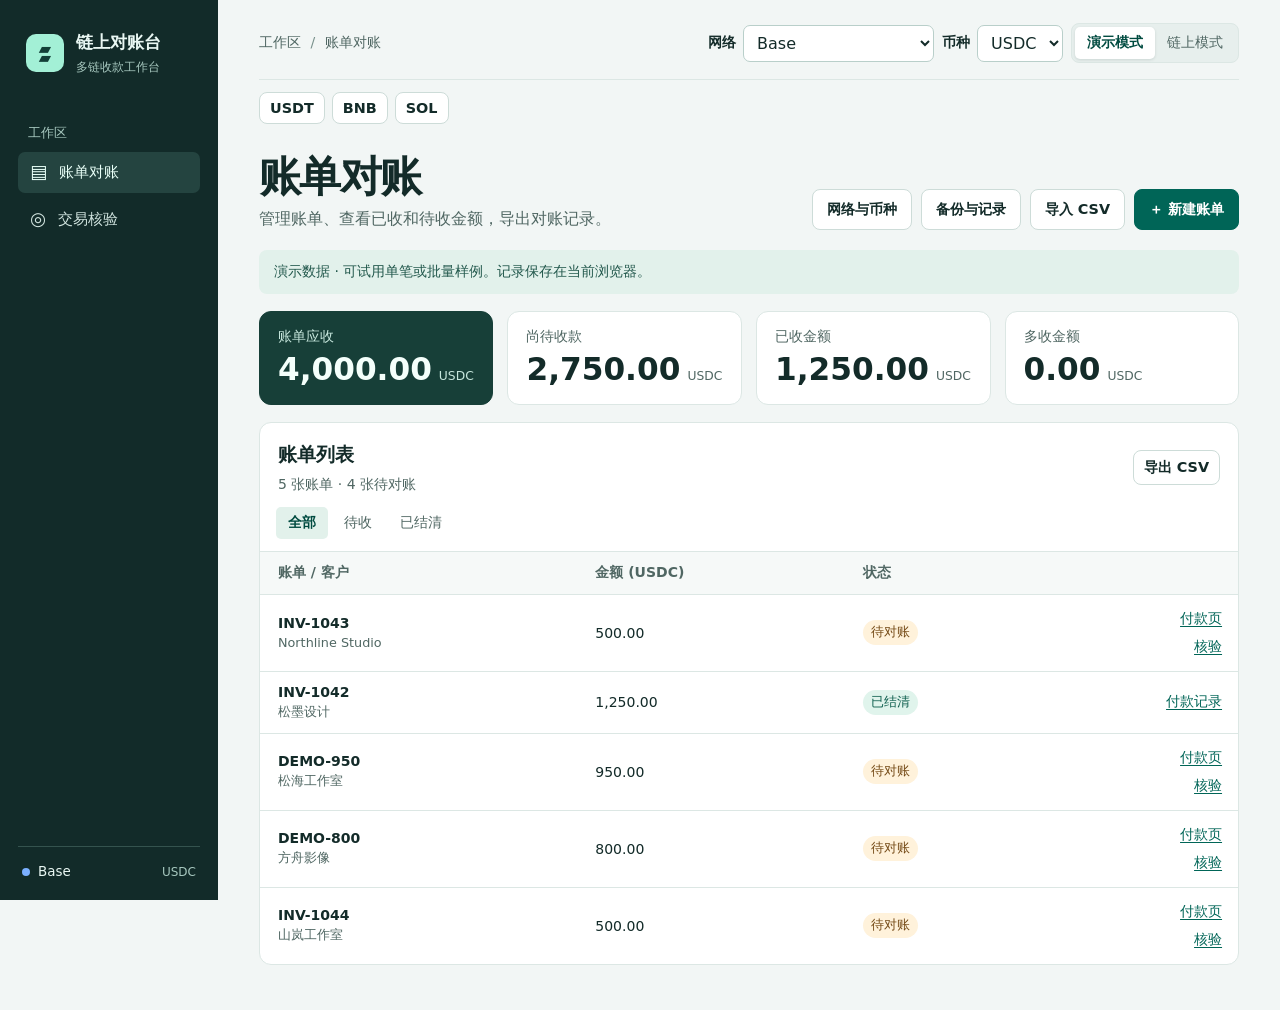
==== index.html @ 3297d104 "Publish Chain Ledger source and donation information" ====
<!doctype html>
<html lang="zh-CN">
<head>
  <meta charset="utf-8">
  <meta name="viewport" content="width=device-width,initial-scale=1">
  <meta name="description" content="核验多链稳定币收款，匹配账单并导出对账记录。">
  <title>链上对账台 1.4 · 多链收款</title>
  <link rel="stylesheet" href="./style.css">
  <script defer src="./ledger.js"></script>
  <script defer src="./backup.js"></script>
  <script defer src="./payment.js"></script>
  <script defer src="./app.js"></script>
</head>
<body>
  <aside class="rail">
    <a class="brand" href="#invoices"><span class="mark" aria-hidden="true">▰<br>▰</span><span>链上对账台<small>多链收款工作台</small></span></a>
    <p class="rail-label">工作区</p>
    <nav aria-label="工作区"><a href="#invoices" aria-current="page"><span aria-hidden="true">▤</span>账单对账</a><a href="#verify"><span aria-hidden="true">◎</span>交易核验</a></nav>
    <div class="rail-footer"><span class="network-dot"></span><span id="rail-network">Base</span><span class="rail-asset asset-symbol">USDC</span></div>
  </aside>
  <main>
    <div class="top">
      <span class="crumb">工作区 <span class="crumb-divider">/</span> <span id="page-crumb">账单对账</span></span>
      <div class="top-controls">
        <div class="network-control"><label for="network-select">网络</label><select id="network-select"></select></div>
        <div class="network-control"><label for="asset-select">币种</label><select id="asset-select"></select></div>
        <div class="switch" role="group" aria-label="工作模式"><button type="button" data-mode="demo" aria-pressed="true">演示模式</button><button type="button" data-mode="live" aria-pressed="false">链上模式</button></div>
      </div>
    </div>
    <div class="asset-shortcuts" role="group" aria-label="常用币种">
      <button type="button" class="button compact" data-network="ethereum" data-asset="0xdac17f958d2ee523a2206206994597c13d831ec7" aria-pressed="false">USDT</button>
      <button type="button" class="button compact" data-network="bsc" data-asset="native" aria-pressed="false">BNB</button>
      <button type="button" class="button compact" data-network="solana" data-asset="native" aria-pressed="false">SOL</button>
    </div>
    <header class="heading">
      <div><h1 id="page-title">账单对账</h1><p id="page-description">管理账单、查看已收和待收金额，导出对账记录。</p></div>
      <div class="heading-actions"><button type="button" id="network-settings" class="button">网络与币种</button><button type="button" id="workspace-settings" class="button">备份与记录</button><button type="button" id="import" class="button">导入 CSV</button><button type="button" id="new" class="button primary">＋ 新建账单</button></div>
    </header>
    <div class="notice" id="mode-info"></div>
    <section class="stats" id="invoice-stats" aria-label="账单概览">
      <div class="stat"><span>账单应收</span><strong id="total">0</strong><small class="asset-symbol">USDC</small></div>
      <div class="stat"><span>尚待收款</span><strong id="open-total">0</strong><small class="asset-symbol">USDC</small></div>
      <div class="stat"><span>已收金额</span><strong id="paid-total">0</strong><small class="asset-symbol">USDC</small></div>
      <div class="stat"><span>多收金额</span><strong id="overpaid-total">0</strong><small class="asset-symbol">USDC</small></div>
    </section>
    <div class="workspace">
      <section class="panel invoices" id="invoice-panel">
        <div class="panel-heading"><div><h2>账单列表</h2><p id="count"></p></div><button type="button" id="export" class="button compact">导出 CSV</button></div>
        <div class="tabs" role="group" aria-label="按状态筛选"><button data-filter="all" aria-pressed="true">全部</button><button data-filter="open" aria-pressed="false">待收</button><button data-filter="paid" aria-pressed="false">已结清</button></div>
        <div class="table-scroll"><table><thead><tr><th>账单 / 客户</th><th>金额 (<span class="asset-symbol">USDC</span>)</th><th>状态</th><th><span class="sr-only">操作</span></th></tr></thead><tbody id="rows"></tbody></table></div>
      </section>
      <section class="panel verify" id="verification-panel" aria-label="交易核验操作" hidden>
        <div class="tabs verification-tabs" role="group" aria-label="收款核验视图">
          <button type="button" data-view="batch" aria-pressed="true">核验交易</button>
          <button type="button" data-view="inbox" aria-pressed="false">待匹配入账 <span id="inbox-count">0</span></button>
          <button type="button" data-view="exceptions" aria-pressed="false">异常 <span id="exceptions-count">0</span></button>
        </div>
        <div id="batch-controls">
          <form id="verify-form">
            <label for="hash" id="hash-label">交易哈希</label>
            <p id="hash-help" class="feedback">粘贴付款凭证，或逐行输入最多 10 个交易哈希。</p>
            <textarea id="hash" rows="3" maxlength="4000" placeholder="0x…" aria-describedby="hash-help" spellcheck="false" autocomplete="off" required></textarea>
            <button id="check" type="submit" class="button primary">核验交易</button>
            <div id="examples" class="examples">
              <button id="example" type="button" class="text-btn">填入并核验样例</button>
              <button id="batch-example" type="button" class="text-btn">试用批量样例</button>
              <button id="split-example" type="button" class="text-btn">试用分笔样例</button>
            </div>
          </form>
          <details class="address-lookup">
            <summary>按收款地址查入账</summary>
            <form id="lookup-form">
              <label for="lookup-address" id="lookup-address-label">Base 收款地址</label>
              <input id="lookup-address" inputmode="text" required maxlength="44" placeholder="0x…" spellcheck="false" autocomplete="off">
              <div id="lookup-range" class="lookup-range">
                <label>起始区块<input id="lookup-start" inputmode="numeric" pattern="[0-9]+" maxlength="16" placeholder="选填"></label>
                <label>结束区块<input id="lookup-end" inputmode="numeric" pattern="[0-9]+" maxlength="16" placeholder="最新最终确认区块"></label>
              </div>
              <p class="feedback lookup-tip">主网每次最多查询 1,000 个最终确认区块。</p>
              <button type="submit" class="button">查询入账</button>
            </form>
          </details>
          <p id="check-status" class="feedback" role="status"></p>
          <ul id="check-failures" class="check-failures"></ul>
        </div>
        <p id="inbox-info" class="feedback" hidden></p>
        <div id="batch-match"></div>
        <div id="transfers"></div>
        <button type="button" id="inbox-more" class="button compact" hidden>显示更多</button>
      </section>
    </div>
    <p id="message" class="message" role="status" hidden></p>
  </main>
  <dialog id="bill-dialog">
    <form id="bill-form">
      <div class="dialog-title"><h2>新建账单</h2><button type="button" class="icon-btn" data-close aria-label="关闭">×</button></div>
      <label>账单号<input name="id" maxlength="40" placeholder="例如 INV-1045" required></label>
      <label>客户<input name="customer" maxlength="80" required></label>
      <label>金额 (<span class="asset-symbol">USDC</span>)<input name="amount" inputmode="decimal" maxlength="335" placeholder="例如 500.00" required></label>
      <label>收款地址<input name="address" maxlength="44" placeholder="0x…" autocomplete="off" spellcheck="false" required></label>
      <p class="feedback" role="status"></p>
      <button class="button primary" type="submit">保存账单</button>
    </form>
  </dialog>
  <dialog id="import-dialog">
    <form id="import-form">
      <div class="dialog-title"><h2>导入账单</h2><button type="button" class="icon-btn" data-close aria-label="关闭">×</button></div>
      <p>使用 UTF-8 CSV 文件，列名为「账单号、客户、金额、收款地址」。</p>
      <button type="button" id="template" class="text-btn">下载 CSV 模板</button>
      <label>CSV 文件<input type="file" accept=".csv,text/csv" name="file" required></label>
      <p class="feedback" role="status"></p>
      <button class="button primary" type="submit">导入账单</button>
    </form>
  </dialog>
  <dialog id="undo-dialog">
    <form id="undo-form">
      <div class="dialog-title"><h2>撤销付款关联</h2><button type="button" class="icon-btn" data-close aria-label="关闭">×</button></div>
      <p id="undo-details"></p>
      <label for="undo-payment">选择要撤销的一笔付款</label>
      <select id="undo-payment" required></select>
      <div id="undo-explorer"></div>
      <p class="feedback" role="status"></p>
      <div class="dialog-actions">
        <button type="button" class="button" data-close autofocus>取消</button>
        <button class="button primary" type="submit">确认撤销</button>
      </div>
    </form>
  </dialog>
  <dialog id="payment-dialog">
    <div class="dialog-title"><h2>分享付款账单</h2><button type="button" class="icon-btn" data-close aria-label="关闭">×</button></div>
    <p id="payment-summary"></p>
    <p>把付款页发给客户。客户付款后可复制凭证发回给你。</p>
    <div class="payment-actions">
      <button class="button primary" type="button" id="download-payment">下载付款页</button>
      <button class="button" type="button" id="copy-payment-link" hidden>复制付款链接</button>
    </div>
    <p class="feedback" id="payment-status" role="status"></p>
  </dialog>
  <dialog id="exception-dialog">
    <form id="exception-form">
      <div class="dialog-title"><h2>记录异常</h2><button type="button" class="icon-btn" data-close aria-label="关闭">×</button></div>
      <p id="exception-details"></p>
      <label>处理说明<input name="reason" required maxlength="160" placeholder="例如：金额不足，等待补款"></label>
      <p class="feedback" role="status"></p>
      <button class="button primary" type="submit">保存异常</button>
    </form>
  </dialog>
  <dialog id="backup-dialog" class="backup-dialog">
    <form id="backup-form">
      <div class="dialog-title"><h2>备份与记录</h2><button type="button" class="icon-btn" data-close aria-label="关闭">×</button></div>
      <button type="button" id="download-backup" class="button">导出链上备份</button>
      <p id="backup-help"></p>
      <label>链上备份文件<input type="file" accept=".json,application/json" name="backup" required></label>
      <button class="button" type="submit">恢复备份</button>
      <p class="feedback" role="status"></p>
    </form>
    <section class="activity-panel">
      <h3 id="activity-title">最近操作</h3>
      <ol id="activity-log"></ol>
    </section>
  </dialog>
  <dialog id="settings-dialog" class="settings-dialog">
    <div class="dialog-title"><h2>网络与币种</h2><button type="button" class="icon-btn" data-close aria-label="关闭">×</button></div>
    <p>自定义配置保存在当前浏览器。查询会发送给所选网络的 RPC 节点。</p>
    <details class="settings-section" open>
      <summary>RPC 节点</summary>
      <form id="custom-node">
        <label>网络<select class="settings-network" name="network" required></select></label>
        <ul id="rpc-nodes"></ul>
        <label>RPC 地址<input name="url" type="url" placeholder="https://…" autocomplete="off" required></label>
        <button type="submit" class="button">验证并添加节点</button>
        <p role="status" class="feedback"></p>
      </form>
    </details>
    <details class="settings-section">
      <summary>添加币种</summary>
      <form id="custom-asset">
        <label>网络<select class="settings-network" name="network" required></select></label>
        <label>币种简称<input name="symbol" maxlength="14" placeholder="例如 USDT" required></label>
        <label>ERC-20 合约地址<input name="address" maxlength="42" placeholder="0x…" spellcheck="false" autocomplete="off" required></label>
        <button type="submit" class="button">验证合约并添加币种</button>
        <p role="status" class="feedback"></p>
      </form>
    </details>
    <details class="settings-section">
      <summary>添加网络</summary>
      <form id="custom-network">
        <label>网络名称<input name="name" maxlength="40" required></label>
        <label>EVM 链 ID<input name="id" inputmode="numeric" pattern="[0-9]+" placeholder="十进制" required></label>
        <label>RPC 地址<input name="rpc" type="url" placeholder="https://…" autocomplete="off" required></label>
        <label>区块链浏览器（选填）<input name="explorer" type="url" placeholder="https://…"></label>
        <button type="submit" class="button">验证链 ID 并添加网络</button>
        <p role="status" class="feedback"></p>
      </form>
    </details>
  </dialog>
</body>
</html>
---- style.css ----
:root {
  color-scheme: light;
  font-family: "Segoe UI", "Microsoft YaHei", system-ui, sans-serif;
  --page: #f2f6f5;
  --surface: #fff;
  --line: #dce7e4;
  --ink: #132b29;
  --subtle: #506763;
  --teal: #006557;
  --teal-dark: #004b40;
}
* { box-sizing: border-box; }
body { margin: 0; color: var(--ink); background: var(--page); }
a { color: var(--teal); }
button, input, select, textarea { font: inherit; }
button { cursor: pointer; }
button:disabled { cursor: wait; opacity: .66; }
:focus-visible { outline: 3px solid #118b79; outline-offset: 3px; }
[hidden] { display: none !important; }
.panel { scroll-margin: 1.5rem; }
.rail { position: fixed; inset: 0 auto 0 0; display: flex; flex-direction: column; width: 218px; padding: 30px 18px 21px; background: #122b29; color: #e9f7f3; }
.brand { display: flex; align-items: center; gap: 12px; padding: 0 8px; color: inherit; text-decoration: none; font-weight: 700; font-size: 1.08rem; }
.brand small { display: block; font-size: .78rem; color: #a6c7be; margin-top: 5px; font-weight: 400; }
.mark { display: grid; align-content: center; width: 38px; height: 38px; border-radius: 10px; background: #a3f0d6; color: #123f37; text-align: center; font-size: 16px; line-height: 9px; }
.rail-label { color: #a6c7be; margin: 48px 0 10px; padding-left: 10px; font-size: .82rem; }
nav { display: grid; gap: 6px; }
nav a { display: flex; align-items: center; gap: 12px; padding: 11px 12px; color: #d0e3de; text-decoration: none; border-radius: 7px; font-size: .91rem; }
nav a:hover, nav a[aria-current="page"] { background: #244440; color: #e8fff7; }
nav a span { font-size: 1.15rem; line-height: 1; }
.rail-footer { display: flex; align-items: center; gap: 8px; border-top: 1px solid #34534e; margin-top: auto; padding: 17px 4px 0; font-size: .84rem; }
.network-dot { width: 8px; height: 8px; border-radius: 50%; background: #7bb0ff; }
.rail-asset { margin-left: auto; color: #a6c7be; font-size: .75rem; }
main { max-width: 1710px; margin-left: 218px; padding: 23px clamp(18px, 3.2vw, 54px) 45px; }
.top, .heading, .panel-heading, .dialog-title { display: flex; align-items: center; justify-content: space-between; gap: 16px; }
.top { padding-bottom: 16px; border-bottom: 1px solid var(--line); }
.top-controls { display: flex; align-items: center; justify-content: end; flex-wrap: wrap; gap: 8px; }
.asset-shortcuts { display: flex; gap: 7px; flex-wrap: wrap; margin-top: 12px; }
.asset-shortcuts .button[aria-pressed="true"] { color: var(--teal-dark); background: #e2f1eb; border-color: #a8d2c6; }
.network-control { display: flex; align-items: center; gap: 7px; white-space: nowrap; }
.network-control select { width: auto; min-width: 112px; padding: 7px 9px; }
#asset-select { min-width: 86px; max-width: 155px; }
.crumb { color: var(--subtle); font-size: .875rem; }
.crumb-divider { color: #78908b; margin: 0 5px; }
.switch { display: flex; padding: 3px; border: 1px solid var(--line); border-radius: 8px; background: #e7efed; white-space: nowrap; }
.switch button, .tabs button { border: 0; background: transparent; color: var(--subtle); padding: 7px 12px; border-radius: 5px; font-size: .875rem; }
.switch button[aria-pressed="true"] { background: var(--surface); color: var(--teal-dark); box-shadow: 0 1px 3px #132b2920; font-weight: 650; }
.heading { margin: 29px 0 20px; align-items: end; flex-wrap: wrap; }
.heading-actions { display: flex; gap: 9px; flex-wrap: wrap; }
h1, h2, p { margin: 0; }
h1 { font-size: clamp(2rem, 4vw, 2.6rem); letter-spacing: -.04em; line-height: 1.15; }
.heading p, .panel-heading p, dialog p { margin-top: 8px; color: var(--subtle); }
.button { border: 1px solid #cddcd8; background: var(--surface); color: var(--ink); border-radius: 8px; padding: 10px 14px; font-size: .9rem; font-weight: 650; white-space: nowrap; }
.button:hover { background: #eaf3f0; }
.primary { background: var(--teal); border-color: var(--teal); color: #fff; }
.primary:hover { background: var(--teal-dark); }
.compact { padding: 7px 10px; }
.notice { background: #e2f1eb; color: #22584c; padding: 11px 15px; border-radius: 8px; font-size: .875rem; line-height: 1.55; }
.stats { display: grid; grid-template-columns: repeat(4, minmax(0, 1fr)); gap: 14px; margin: 17px 0; }
.stat, .panel { border: 1px solid var(--line); border-radius: 12px; background: var(--surface); min-width: 0; }
.stat { padding: 16px 18px; min-height: 94px; }
.stat:first-child { background: #173f38; border-color: #173f38; color: #f4fffb; }
.stat span { display: block; color: var(--subtle); font-size: .875rem; margin-bottom: 5px; }
.stat small { color: var(--subtle); font-size: .77rem; margin-left: 7px; }
.stat:first-child span, .stat:first-child small { color: #c6e6dc; }
.stat strong { font-size: clamp(1.22rem, 3vw, 1.95rem); font-weight: 680; font-variant-numeric: tabular-nums; overflow-wrap: anywhere; }
.workspace { margin-top: 16px; }
.verify { max-width: 850px; }
.panel-heading { padding: 19px 18px 13px; }
.panel-heading p { font-size: .875rem; }
h2 { font-size: 1.18rem; }
.tabs { display: flex; flex-wrap: wrap; gap: 4px; padding: 0 16px 12px; }
.tabs button[aria-pressed="true"] { color: var(--teal-dark); background: #e2f1eb; font-weight: 650; }
.table-scroll { overflow-x: auto; }
table { width: 100%; border-collapse: collapse; text-align: left; font-size: .875rem; min-width: 370px; }
th, td { border-top: 1px solid var(--line); padding: 12px 9px; }
th:first-child, td:first-child { padding-left: 18px; }
th { font-weight: 600; color: var(--subtle); background: #f6f9f8; }
td strong, td small { display: block; overflow-wrap: anywhere; }
td small { color: var(--subtle); margin-top: 4px; font-size: .8rem; }
td:nth-child(2) { font-variant-numeric: tabular-nums; overflow-wrap: anywhere; }
td:last-child { padding-right: 16px; text-align: right; }
.row-actions { display: grid; justify-items: end; gap: 4px; white-space: nowrap; }
.empty { padding: 24px 18px; color: var(--subtle); text-align: center !important; }
.badge { display: inline-block; white-space: nowrap; border-radius: 20px; color: #754b17; background: #fff2db; padding: 4px 8px; font-size: .8rem; }
.paid { color: #0d5e4d; background: #e0f4ec; }
.badge.overpaid { color: #714b12; background: #fff0d6; }
.verify form, #transfers, .verify .feedback { margin: 0 18px 15px; }
.verify form { display: grid; gap: 9px; }
.verify #hash-help { margin: 0; }
.verification-tabs { border-bottom: 1px solid var(--line); margin-bottom: 14px; padding-top: 12px; }
.verification-tabs span { padding-left: 3px; font-variant-numeric: tabular-nums; }
#inbox-more { margin: 0 18px 16px; }
input, select, textarea { width: 100%; min-width: 0; padding: 9px 10px; border: 1px solid #b9cfca; border-radius: 7px; background: white; color: var(--ink); }
input::placeholder, textarea::placeholder { color: #607772; }
textarea { resize: vertical; min-height: 4.8rem; }
input[name="address"], #hash, .token-details { font-family: ui-monospace, Consolas, monospace; font-size: .875rem; }
label { display: block; font-size: .875rem; font-weight: 650; }
label input { display: block; margin-top: 5px; font-weight: 400; }
.text-btn { background: transparent; color: var(--teal); border: none; font-size: .875rem; text-decoration: underline; text-underline-offset: 3px; padding: 3px 0; width: fit-content; }
.text-btn:hover, a:hover { color: #087a63; }
.feedback { color: #26564e; font-size: .875rem; line-height: 1.55; overflow-wrap: anywhere; }
.feedback:empty, #transfers:empty, #check-failures:empty, #batch-match:empty { display: none; }
.feedback.error { color: #a12f2c; }
.transfer { border-top: 1px solid var(--line); padding: 14px 0 0; margin-top: 14px; display: grid; gap: 8px; }
.verify .transfer form, .verify .transfer .feedback, #batch-match .feedback { margin: 0; }
.token-details { color: var(--subtle); overflow-wrap: anywhere; }
.examples { display: flex; flex-wrap: wrap; gap: 8px 15px; }
.address-lookup { margin: 0 18px 14px; padding-top: 12px; border-top: 1px solid var(--line); }
.address-lookup summary { cursor: pointer; color: var(--teal-dark); font-size: .9rem; font-weight: 650; }
.verify .address-lookup form { margin: 10px 0 0; }
.verify .lookup-tip { margin: 0; }
.lookup-range { display: grid; grid-template-columns: repeat(2, minmax(0, 1fr)); gap: 8px; }
.exception-note { padding: 7px 9px; background: #fff3e7; border-radius: 6px; color: #70481b; }
.check-failures, #batch-match { margin: 0 18px 15px; padding: 12px; border-radius: 8px; overflow-wrap: anywhere; }
.check-failures { list-style: none; background: #fff3e7; color: #70481b; font-size: .875rem; }
.check-failures li + li { margin-top: 10px; }
.check-failures code { display: block; margin-bottom: 4px; }
#batch-match { background: #e9f5ef; border: 1px solid #cce6da; }
#batch-match h3 { margin: 0 0 6px; font-size: 1rem; }
#batch-match ul { padding-left: 20px; margin: 9px 0 12px; font-size: .875rem; }
#batch-match li + li { margin-top: 6px; }
.message { margin-top: 16px; color: #22584c; }
.message.error { color: #a12f2c; }
dialog { width: min(440px, calc(100% - 28px)); border: 1px solid var(--line); border-radius: 13px; padding: 22px; color: var(--ink); }
dialog::backdrop { background: #0a2623a0; }
dialog form { display: grid; gap: 13px; }
.icon-btn { border: none; background: transparent; color: var(--subtle); font-size: 1.55rem; line-height: 1; padding: 4px 8px; }
.dialog-actions { display: flex; justify-content: flex-end; flex-wrap: wrap; gap: 9px; }
.payment-actions { display: flex; flex-wrap: wrap; gap: 8px; margin-top: 14px; }
#payment-dialog p { margin-top: 10px; }
.backup-dialog { width: min(520px, calc(100% - 28px)); }
.activity-panel { border-top: 1px solid var(--line); margin-top: 15px; padding-top: 13px; }
.activity-panel h3 { font-size: 1rem; margin: 0 0 8px; }
.activity-panel ol { list-style: none; margin: 0; padding: 0; max-height: 220px; overflow-y: auto; }
.activity-panel li { display: grid; gap: 4px; padding: 7px 0; font-size: .875rem; overflow-wrap: anywhere; }
.activity-panel li + li { border-top: 1px solid var(--line); }
.activity-panel time { color: var(--subtle); font-size: .8rem; }
.settings-dialog { width: min(530px, calc(100% - 28px)); max-height: calc(100dvh - 30px); }
.settings-section { border-top: 1px solid var(--line); margin-top: 13px; padding-top: 11px; }
.settings-section summary { cursor: pointer; color: var(--teal-dark); font-weight: 650; }
.settings-section form { margin-top: 11px; }
#rpc-nodes { margin: 0; padding-left: 18px; color: var(--subtle); font-size: .85rem; overflow-wrap: anywhere; }
.sr-only { position: absolute; width: 1px; height: 1px; padding: 0; overflow: hidden; clip-path: inset(50%); }
@media (max-width: 1030px) { .rail { width: 182px; } main { margin-left: 182px; } }
@media (max-width: 650px) {
  .rail { position: static; width: 100%; padding: 12px 16px; flex-direction: row; flex-wrap: wrap; align-items: center; gap: 12px; justify-content: space-between; }
  .brand { padding: 0; } .brand small, .rail-label, .rail-footer { display: none; }
  nav { display: flex; } nav a { padding: 7px 8px; gap: 5px; }
  main { margin: 0; padding: 16px 14px 35px; }
  .stats { grid-template-columns: repeat(2, minmax(0, 1fr)); gap: 6px; } .stat { padding: 11px 8px; min-height: 74px; } .stat small { margin-left: 0; display: block; }
  .switch button { padding: 6px 8px; }
  .top { flex-wrap: wrap; gap: 10px; }
  .top-controls { justify-content: start; }
}
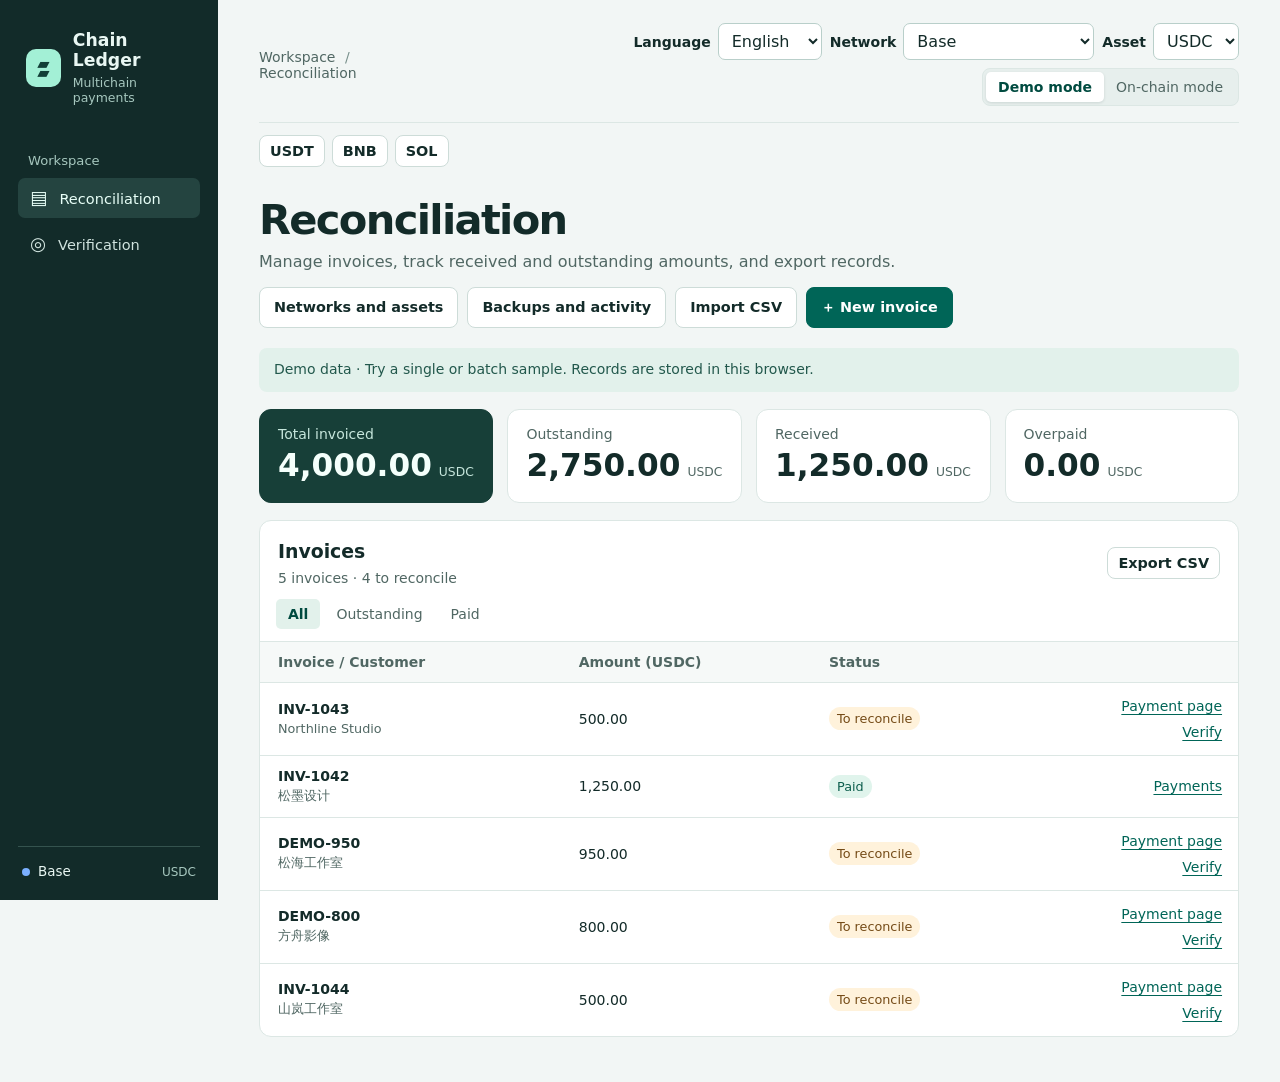
==== commit 028482c3: "Add multilingual interface and documentation" ====
--- a/index.html
+++ b/index.html
@@ -6,6 +6,7 @@
   <meta name="description" content="核验多链稳定币收款，匹配账单并导出对账记录。">
   <title>链上对账台 1.4 · 多链收款</title>
   <link rel="stylesheet" href="./style.css">
+  <script defer src="./i18n.js"></script>
   <script defer src="./ledger.js"></script>
   <script defer src="./backup.js"></script>
   <script defer src="./payment.js"></script>
@@ -22,6 +23,7 @@
     <div class="top">
       <span class="crumb">工作区 <span class="crumb-divider">/</span> <span id="page-crumb">账单对账</span></span>
       <div class="top-controls">
+        <div class="network-control"><label for="language-select">语言</label><select id="language-select"><option value="zh-Hans">简体中文</option><option value="zh-Hant">繁體中文</option><option value="en">English</option></select></div>
         <div class="network-control"><label for="network-select">网络</label><select id="network-select"></select></div>
         <div class="network-control"><label for="asset-select">币种</label><select id="asset-select"></select></div>
         <div class="switch" role="group" aria-label="工作模式"><button type="button" data-mode="demo" aria-pressed="true">演示模式</button><button type="button" data-mode="live" aria-pressed="false">链上模式</button></div>
--- a/style.css
+++ b/style.css
@@ -39,6 +39,7 @@
 .network-control { display: flex; align-items: center; gap: 7px; white-space: nowrap; }
 .network-control select { width: auto; min-width: 112px; padding: 7px 9px; }
 #asset-select { min-width: 86px; max-width: 155px; }
+#language-select { min-width: 96px; }
 .crumb { color: var(--subtle); font-size: .875rem; }
 .crumb-divider { color: #78908b; margin: 0 5px; }
 .switch { display: flex; padding: 3px; border: 1px solid var(--line); border-radius: 8px; background: #e7efed; white-space: nowrap; }
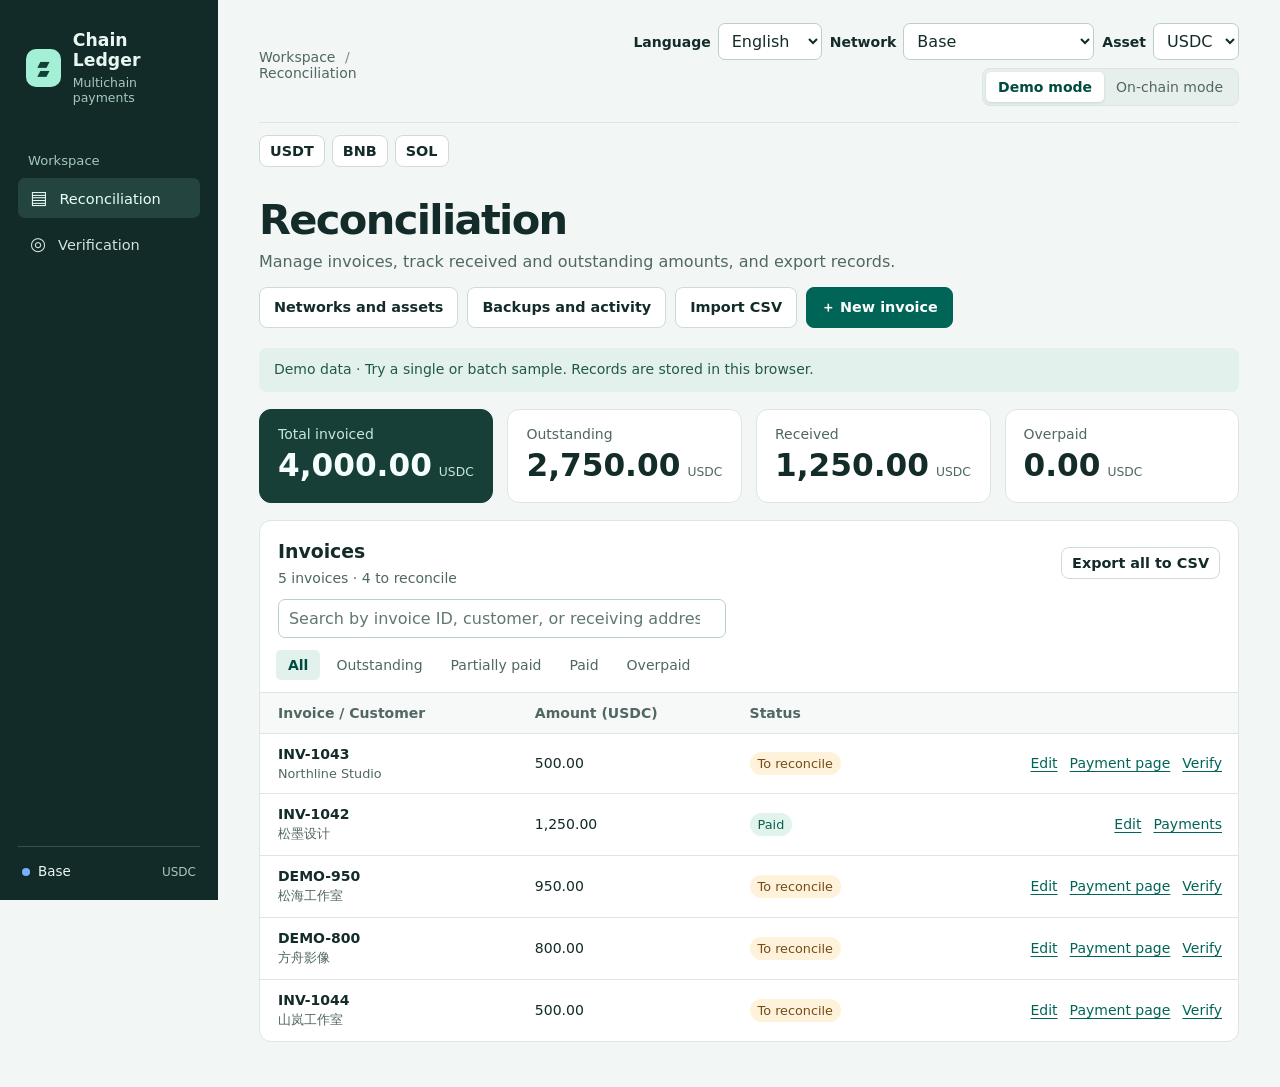
==== commit 47e0a1e9: "Add invoice search, filters, and safe editing" ====
--- a/index.html
+++ b/index.html
@@ -47,8 +47,18 @@
     </section>
     <div class="workspace">
       <section class="panel invoices" id="invoice-panel">
-        <div class="panel-heading"><div><h2>账单列表</h2><p id="count"></p></div><button type="button" id="export" class="button compact">导出 CSV</button></div>
-        <div class="tabs" role="group" aria-label="按状态筛选"><button data-filter="all" aria-pressed="true">全部</button><button data-filter="open" aria-pressed="false">待收</button><button data-filter="paid" aria-pressed="false">已结清</button></div>
+        <div class="panel-heading"><div><h2>账单列表</h2><p id="count" role="status"></p></div><button type="button" id="export" class="button compact">导出全部 CSV</button></div>
+        <div class="invoice-search">
+          <label for="bill-search" class="sr-only">搜索账单</label>
+          <input id="bill-search" type="search" placeholder="按账单号、客户或收款地址搜索" spellcheck="false" autocomplete="off">
+        </div>
+        <div class="tabs" role="group" aria-label="按状态筛选">
+          <button type="button" data-filter="all" aria-pressed="true">全部</button>
+          <button type="button" data-filter="open" aria-pressed="false">待收</button>
+          <button type="button" data-filter="partial" aria-pressed="false">部分收款</button>
+          <button type="button" data-filter="paid" aria-pressed="false">已结清</button>
+          <button type="button" data-filter="overpaid" aria-pressed="false">多收</button>
+        </div>
         <div class="table-scroll"><table><thead><tr><th>账单 / 客户</th><th>金额 (<span class="asset-symbol">USDC</span>)</th><th>状态</th><th><span class="sr-only">操作</span></th></tr></thead><tbody id="rows"></tbody></table></div>
       </section>
       <section class="panel verify" id="verification-panel" aria-label="交易核验操作" hidden>
@@ -93,14 +103,15 @@
     </div>
     <p id="message" class="message" role="status" hidden></p>
   </main>
-  <dialog id="bill-dialog">
+  <dialog id="bill-dialog" aria-labelledby="bill-form-title">
     <form id="bill-form">
-      <div class="dialog-title"><h2>新建账单</h2><button type="button" class="icon-btn" data-close aria-label="关闭">×</button></div>
+      <div class="dialog-title"><h2 id="bill-form-title">新建账单</h2><button type="button" class="icon-btn" data-close aria-label="关闭">×</button></div>
       <label>账单号<input name="id" maxlength="40" placeholder="例如 INV-1045" required></label>
       <label>客户<input name="customer" maxlength="80" required></label>
       <label>金额 (<span class="asset-symbol">USDC</span>)<input name="amount" inputmode="decimal" maxlength="335" placeholder="例如 500.00" required></label>
       <label>收款地址<input name="address" maxlength="44" placeholder="0x…" autocomplete="off" spellcheck="false" required></label>
       <p class="feedback" role="status"></p>
+      <p id="bill-edit-help" class="feedback" hidden></p>
       <button class="button primary" type="submit">保存账单</button>
     </form>
   </dialog>
--- a/style.css
+++ b/style.css
@@ -68,6 +68,8 @@
 .verify { max-width: 850px; }
 .panel-heading { padding: 19px 18px 13px; }
 .panel-heading p { font-size: .875rem; }
+.invoice-search { padding: 0 18px 12px; }
+.invoice-search input { max-width: 28rem; }
 h2 { font-size: 1.18rem; }
 .tabs { display: flex; flex-wrap: wrap; gap: 4px; padding: 0 16px 12px; }
 .tabs button[aria-pressed="true"] { color: var(--teal-dark); background: #e2f1eb; font-weight: 650; }
@@ -80,7 +82,7 @@
 td small { color: var(--subtle); margin-top: 4px; font-size: .8rem; }
 td:nth-child(2) { font-variant-numeric: tabular-nums; overflow-wrap: anywhere; }
 td:last-child { padding-right: 16px; text-align: right; }
-.row-actions { display: grid; justify-items: end; gap: 4px; white-space: nowrap; }
+.row-actions { display: flex; justify-content: flex-end; flex-wrap: wrap; gap: 4px 12px; }
 .empty { padding: 24px 18px; color: var(--subtle); text-align: center !important; }
 .badge { display: inline-block; white-space: nowrap; border-radius: 20px; color: #754b17; background: #fff2db; padding: 4px 8px; font-size: .8rem; }
 .paid { color: #0d5e4d; background: #e0f4ec; }
@@ -97,6 +99,7 @@
 input[name="address"], #hash, .token-details { font-family: ui-monospace, Consolas, monospace; font-size: .875rem; }
 label { display: block; font-size: .875rem; font-weight: 650; }
 label input { display: block; margin-top: 5px; font-weight: 400; }
+#bill-form input[readonly] { background: #f2f6f5; }
 .text-btn { background: transparent; color: var(--teal); border: none; font-size: .875rem; text-decoration: underline; text-underline-offset: 3px; padding: 3px 0; width: fit-content; }
 .text-btn:hover, a:hover { color: #087a63; }
 .feedback { color: #26564e; font-size: .875rem; line-height: 1.55; overflow-wrap: anywhere; }
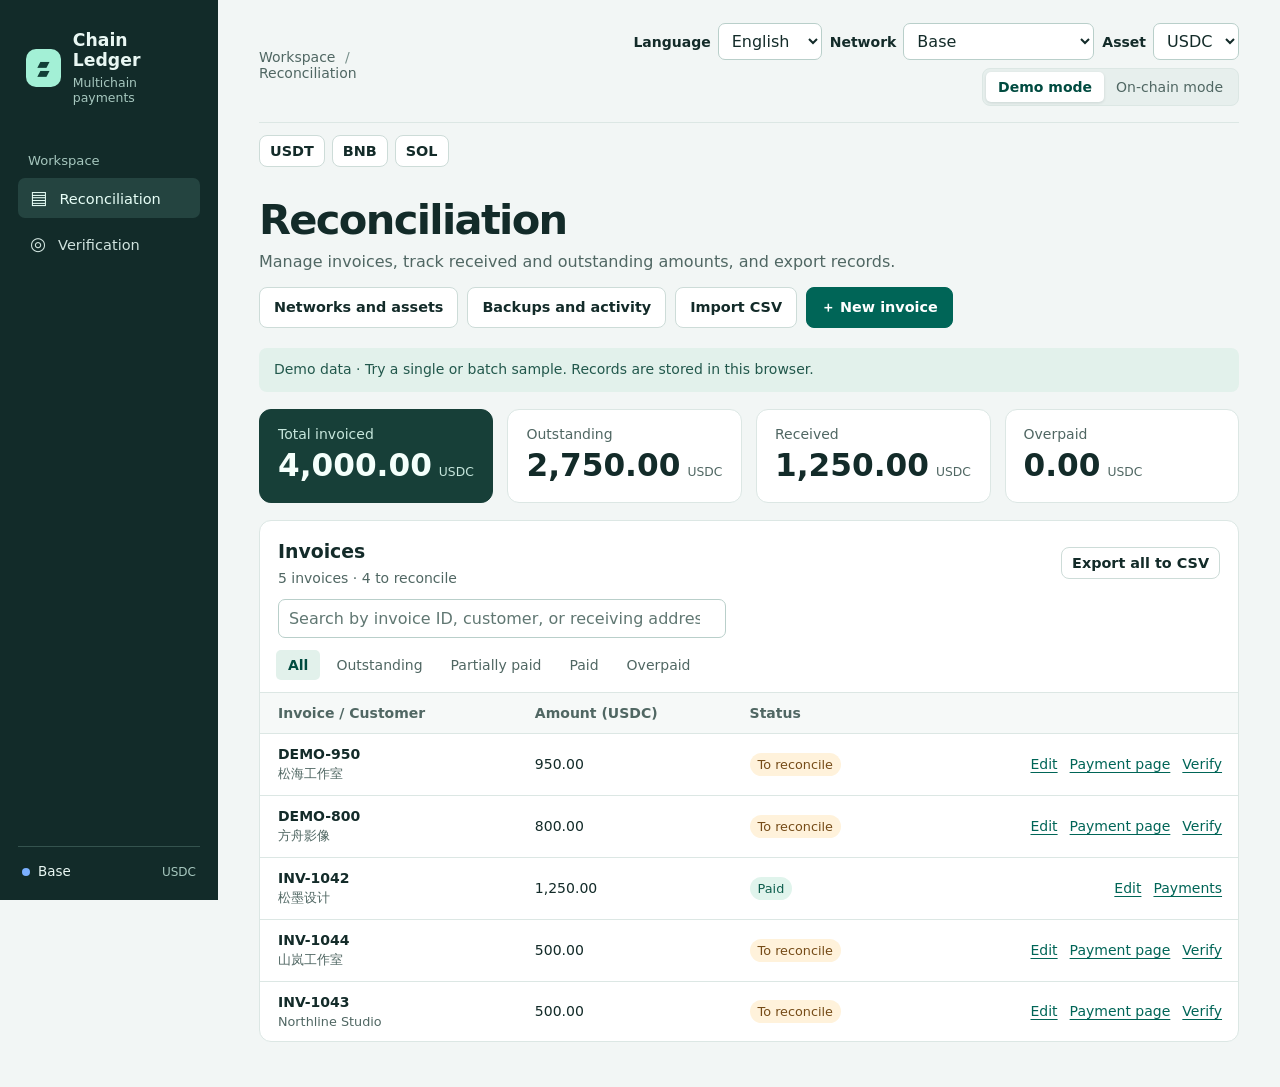
==== commit 486db854: "Add Japanese, Korean, and Spanish localization" ====
--- a/index.html
+++ b/index.html
@@ -23,7 +23,7 @@
     <div class="top">
       <span class="crumb">工作区 <span class="crumb-divider">/</span> <span id="page-crumb">账单对账</span></span>
       <div class="top-controls">
-        <div class="network-control"><label for="language-select">语言</label><select id="language-select"><option value="zh-Hans">简体中文</option><option value="zh-Hant">繁體中文</option><option value="en">English</option></select></div>
+        <div class="network-control"><label for="language-select">语言</label><select id="language-select"><option value="zh-Hans">简体中文</option><option value="zh-Hant">繁體中文</option><option value="en">English</option><option value="ja">日本語</option><option value="ko">한국어</option><option value="es">Español</option></select></div>
         <div class="network-control"><label for="network-select">网络</label><select id="network-select"></select></div>
         <div class="network-control"><label for="asset-select">币种</label><select id="asset-select"></select></div>
         <div class="switch" role="group" aria-label="工作模式"><button type="button" data-mode="demo" aria-pressed="true">演示模式</button><button type="button" data-mode="live" aria-pressed="false">链上模式</button></div>
